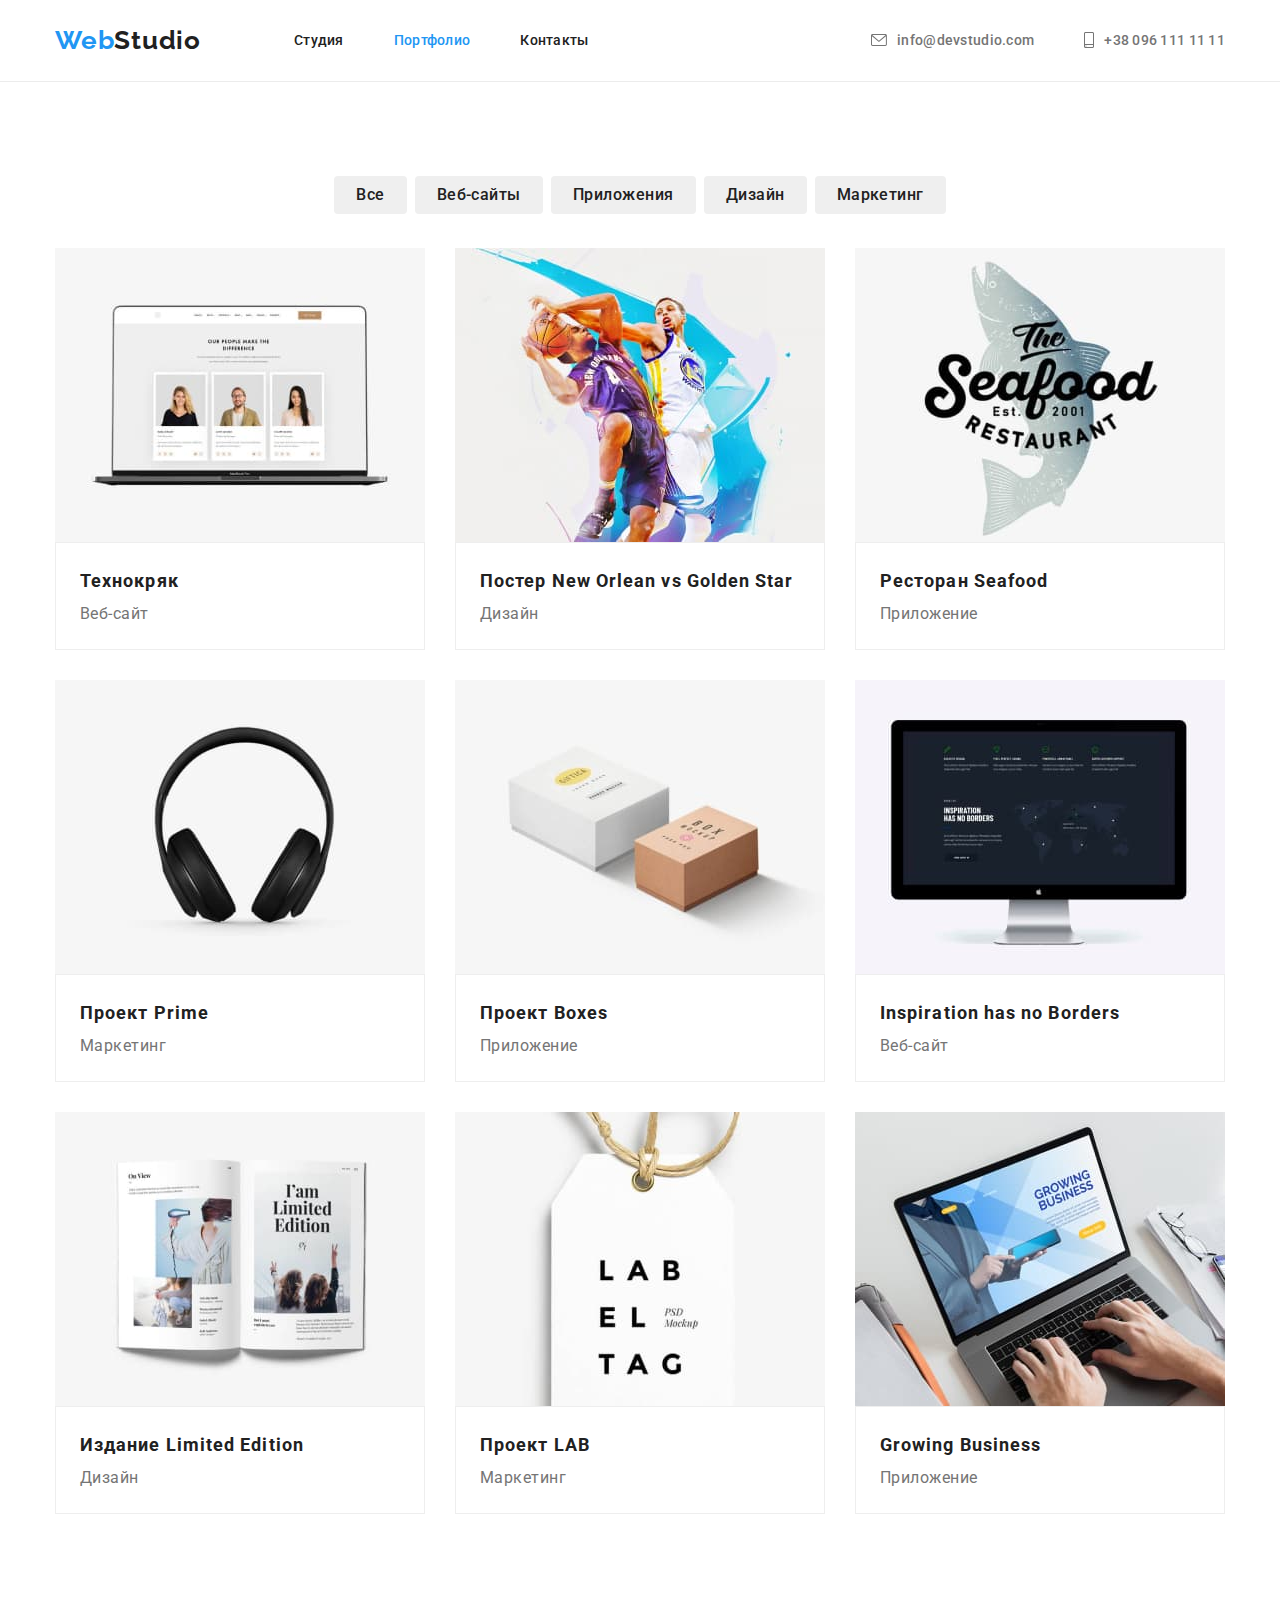
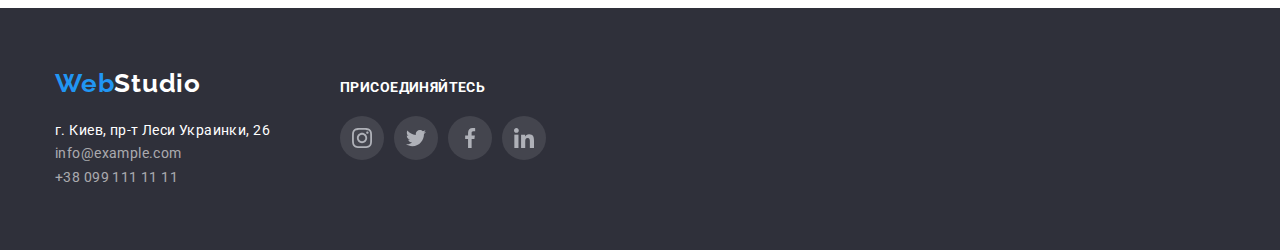
==== portfolio.html @ bb65b0c8 "Добавляет исходные файлы" ====
<!DOCTYPE html>
<html lang="ru">
  <head>
    <meta charset="UTF-8" />
    <meta http-equiv="X-UA-Compatible" content="IE=edge" />
    <meta name="viewport" content="width=device-width, initial-scale=1.0" />
    <title>Document</title>
    <link rel="preconnect" href="https://fonts.googleapis.com" />
    <link rel="preconnect" href="https://fonts.gstatic.com" crossorigin />
    <link
      href="https://fonts.googleapis.com/css2?family=Raleway:wght@700&family=Roboto:wght@400;500;700;900&display=swap"
      rel="stylesheet"
    />
    <link
      rel="stylesheet"
      href="https://cdnjs.cloudflare.com/ajax/libs/modern-normalize/1.1.0/modern-normalize.css"
      integrity="sha512-Y0MM+V6ymRKN2zStTqzQ227DWhhp4Mzdo6gnlRnuaNCbc+YN/ZH0sBCLTM4M0oSy9c9VKiCvd4Jk44aCLrNS5Q=="
      crossorigin="anonymous"
      referrerpolicy="no-referrer"
    />
    <link rel="stylesheet" href="./css/styles.css" />
  </head>
  <body>
    <!-- Header -->
    <header class="header">
      <div class="container container-header">
        <a href="./" class="header-logo"><span>Web</span>Studio</a>
        <nav>
          <ul class="header-nav">
            <li class="nav-links"><a class="nav-link" href="./index.html">Студия</a></li>
            <li class="nav-links">
              <a class="nav-link current" href="./portfolio.html">Портфолио</a>
            </li>
            <li class="nav-links"><a class="nav-link" href="">Контакты</a></li>
          </ul>
        </nav>
        <ul class="header-contacts">
          <li class="header-mail">
            <a class="contacts-link" href="mailto:info@devstudio.com">
              <svg class="contacts-link-mail" width="16" height="12">
                <use href="./images/icons.svg#icon-envelope"></use>
              </svg>
              info@devstudio.com</a
            >
          </li>
          <li>
            <a class="contacts-link" href="tel:+380961111111">
              <svg class="contacts-link-phone" width="10" height="16">
                <use href="./images/icons.svg#icon-smartphone"></use>
              </svg>
              +38 096 111 11 11</a
            >
          </li>
        </ul>
      </div>
    </header>
    <!-- Main -->
    <main>
      <section class="section">
        <div class="container work-examples">
          <h1 class="visually-hidden">Примеры работ</h1>
          <ul class="filter">
            <li class="filter-item"><button class="filter-button" type="button">Все</button></li>
            <li class="filter-item">
              <button class="filter-button" type="button">Веб-сайты</button>
            </li>
            <li class="filter-item">
              <button class="filter-button" type="button">Приложения</button>
            </li>
            <li class="filter-item"><button class="filter-button" type="button">Дизайн</button></li>
            <li class="filter-item">
              <button class="filter-button" type="button">Маркетинг</button>
            </li>
          </ul>
          <ul class="example-list">
            <li class="example-pictures">
              <a class="example-links" href="">
                <img
                  class="portfolio-image"
                  src="./images/technokryak.jpg"
                  alt="Макбук с фотографиями команды"
                  width="370"
                  height="294"
                />
                <div class="example-picture-signature">
                  <h2 class="example-items">Технокряк</h2>
                  <p class="example-paragraph">Веб-сайт</p>
                </div>
              </a>
            </li>

            <li class="example-pictures">
              <a class="example-links" href="">
                <img
                  class="portfolio-image"
                  src="./images/poster.jpg"
                  alt="Постер с двумя баскетболистами"
                  width="370"
                  height="294"
                />
                <div class="example-picture-signature">
                  <h2 class="example-items">Постер New Orlean vs Golden Star</h2>
                  <p class="example-paragraph">Дизайн</p>
                </div>
              </a>
            </li>

            <li class="example-pictures">
              <a class="example-links" href="">
                <img
                  class="portfolio-image"
                  src="./images/seafood.jpg"
                  alt="Логотип ресторана"
                  width="370"
                  height="294"
                />
                <div class="example-picture-signature">
                  <h2 class="example-items">Ресторан Seafood</h2>
                  <p class="example-paragraph">Приложение</p>
                </div>
              </a>
            </li>

            <li class="example-pictures">
              <a class="example-links" href="">
                <img
                  class="portfolio-image"
                  src="./images/prime.jpg"
                  alt="Наушники"
                  width="370"
                  height="294"
                />
                <div class="example-picture-signature">
                  <h2 class="example-items">Проект Prime</h2>
                  <p class="example-paragraph">Маркетинг</p>
                </div>
              </a>
            </li>

            <li class="example-pictures">
              <a class="example-links" href="">
                <img
                  class="portfolio-image"
                  src="./images/boxes.jpg"
                  alt="Две коробки"
                  width="370"
                  height="294"
                />
                <div class="example-picture-signature">
                  <h2 class="example-items">Проект Boxes</h2>
                  <p class="example-paragraph">Приложение</p>
                </div>
              </a>
            </li>

            <li class="example-pictures">
              <a class="example-links" href="">
                <img
                  class="portfolio-image"
                  src="./images/inspiration.jpg"
                  alt="Веб-страница на мониторе"
                  width="370"
                  height="294"
                />
                <div class="example-picture-signature">
                  <h2 class="example-items" lang="en">Inspiration has no Borders</h2>
                  <p class="example-paragraph">Веб-сайт</p>
                </div>
              </a>
            </li>

            <li class="example-pictures">
              <a class="example-links" href="">
                <img
                  class="portfolio-image"
                  src="./images/limitededition.jpg"
                  alt="Открытая книга"
                  width="370"
                  height="294"
                />
                <div class="example-picture-signature">
                  <h2 class="example-items" lang="en">Издание Limited Edition</h2>
                  <p class="example-paragraph">Дизайн</p>
                </div>
              </a>
            </li>

            <li class="example-pictures">
              <a class="example-links" href="">
                <img
                  class="portfolio-image"
                  src="./images/lab.jpg"
                  alt="Бирка на шнурке"
                  width="370"
                  height="294"
                />
                <div class="example-picture-signature">
                  <h2 class="example-items">Проект LAB</h2>
                  <p class="example-paragraph">Маркетинг</p>
                </div>
              </a>
            </li>

            <li class="example-pictures">
              <a class="example-links" href="">
                <img
                  class="portfolio-image"
                  src="./images/growingbusiness.jpg"
                  alt="Человек печатает на ноутбуке"
                  width="370"
                  height="294"
                />
                <div class="example-picture-signature">
                  <h2 class="example-items">Growing Business</h2>
                  <p class="example-paragraph">Приложение</p>
                </div>
              </a>
            </li>
          </ul>
        </div>
      </section>
    </main>
    <!-- Footer -->
    <footer class="footer">
      <div class="footer-wrapper container">
        <div class="footer-container">
          <a href="/" class="footer-logo"><span>Web</span>Studio</a>
          <address class="footer-address-section">
            <ul class="footer-contacts">
              <li>
                <a
                  href="https://goo.gl/maps/oCxzyHue8FhfwhSUA"
                  target="_blank"
                  rel="noopener noreferrer"
                  class="footer-address"
                  >г. Киев, пр-т Леси Украинки, 26</a
                >
              </li>
              <li><a class="mail-phone" href="mailto:info@devstudio.com">info@example.com</a></li>
              <li><a class="mail-phone" href="tel:+380961111111">+38 099 111 11 11</a></li>
            </ul>
          </address>
        </div>
        <div class="footer-social-links">
          <h2 class="join-us">Присоединяйтесь</h2>
          <ul class="sociallink-list-footer">
            <li class="sociallink-element-footer">
              <a class="sociallink-link-footer" href="">
                <svg class="sociallink-icon-footer" width="20" height="20">
                  <use href="./images/icons.svg#icon-instagram-2"></use>
                </svg>
              </a>
            </li>
            <li class="sociallink-element-footer">
              <a class="sociallink-link-footer" href="">
                <svg class="sociallink-icon-footer" width="20" height="20">
                  <use href="./images/icons.svg#icon-twitter"></use>
                </svg>
              </a>
            </li>
            <li class="sociallink-element-footer">
              <a class="sociallink-link-footer" href="">
                <svg class="sociallink-icon-footer" width="20" height="20">
                  <use href="./images/icons.svg#icon-facebook"></use>
                </svg>
              </a>
            </li>
            <li class="sociallink-element-footer">
              <a class="sociallink-link-footer" href="">
                <svg class="sociallink-icon-footer" width="20" height="20">
                  <use href="./images/icons.svg#icon-linkedin"></use>
                </svg>
              </a>
            </li>
          </ul>
        </div>
      </div>
    </footer>
  </body>
</html>
---- css/styles.css ----
/* Цвет лого - синий #2196F3, черный #212121
Основной цвет текста - серый #757575
вторичный цвет текста - черный #212121
третий цвет текста - белый #FFFFFF
цвет ссылок в футере - белый #99FFFFFF (60%)

Цвет фона:
Основной цвет фона - белый #E5E5E5
Header - белый #FFFFFF
Наша команда - сероватый #F5F4FA
Футер - серый #2F303A
Герой - серый #2F303A
*/
:root {
  --primary-text-color: #757575;
  --secondary-text-color: #212121;
  --third-text-color: #ffffff;
  --footer-links-color: #ffffff99;
  --accent-color: #2196f3;

  --primary-background-color: #ffffff;
  --header-background-color: #ffffff;
  --ourteam-background-color: #f5f4fa;
  --footer-background-color: #2f303a;
  --hero-background-color: #2f303a;
  --white-background-color: #ffffff;
}
body {
  font-family: Roboto, sans-serif;
  color: var(--primary-text-color);
  background-color: var(--primary-background-color);
}

h1,
h2,
h3,
p {
  margin-top: 0;
  margin-bottom: 0;
}
ul,
ol {
  margin-top: 0;
  margin-bottom: 0;
  padding-left: 0;
}

.visually-hidden {
  position: absolute !important;
  clip: rect(1px 1px 1px 1px);
  clip: rect(1px, 1px, 1px, 1px);
  padding: 0 !important;
  border: 0 !important;
  height: 1px !important;
  width: 1px !important;
  overflow: hidden;
}

.section {
  padding-top: 94px;
  padding-bottom: 94px;
}

.container {
  width: 1200px;
  padding-left: 15px;
  padding-right: 15px;
  margin-left: auto;
  margin-right: auto;
}

/* ==========HEADER========== */

.header {
  background-color: var(--header-background-color);
  border-bottom: 1px solid #ececec;
  padding-top: 25px;
  padding-bottom: 25px;
}

.header-logo {
  text-decoration: none;
  color: var(--secondary-text-color);
  font-family: Raleway, sans-serif;
  font-weight: bold;
  font-size: 26px;
  line-height: 1.19;
  letter-spacing: 0.03em;
}

span {
  color: var(--accent-color);
}

.nav-link {
  text-decoration: none;
  color: var(--secondary-text-color);
  font-weight: 500;
  font-size: 14px;
  line-height: 1.14;
  letter-spacing: 0.02em;
}

.nav-link:hover,
.nav-link:focus {
  color: #2196f3;
}

.current {
  color: #2196f3;
}

.header-contacts {
  list-style: none;
}

.contacts-link {
  text-decoration: none;
  color: var(--primary-text-color);
  font-weight: 500;
  font-size: 14px;
  line-height: 1.4;
  letter-spacing: 0.02em;
}
.contacts-link:hover,
.contacts-link:focus {
  color: var(--accent-color);
}

.contacts-link:hover .contacts-link-mail,
.contacts-link:focus .contacts-link-mail {
  fill: var(--accent-color);
}

.contacts-link:hover .contacts-link-phone,
.contacts-link:focus .contacts-link-phone {
  fill: var(--accent-color);
}

.contacts-link {
  display: flex;
  align-items: center;
}

.contacts-link-mail {
  fill: var(--primary-text-color);
  margin-right: 10px;
}

.contacts-link-phone {
  margin-right: 10px;
  fill: var(--primary-text-color);
}

.container-header {
  display: flex;
  align-items: center;
}

.header-nav {
  display: flex;
  list-style: none;
}

.header-contacts {
  display: flex;
}

.header-logo {
  margin-right: 93px;
}

.nav-links:not(:last-child) {
  margin-right: 50px;
}

.header-mail:not(:last-child) {
  margin-right: 50px;
}

.header-contacts {
  margin-left: auto;
}

/* ==========HEADER END==========  */

/* ==========HERO========== */

.hero {
  background-color: rgba(47, 48, 58, 0.4);
  box-shadow: 0px 4px 4px rgba(0, 0, 0, 0.25);
  padding-top: 200px;
  padding-bottom: 200px;
  background-image: linear-gradient(#2f303a66, #2f303a66), url(../images/heroimg.jpg);
  background-size: cover;
  background-repeat: no-repeat;
}

h1 {
  font-weight: 900;
  font-size: 44px;
  line-height: 1.36;

  text-align: center;
  letter-spacing: 0.06em;
  text-transform: uppercase;

  color: var(--third-text-color);
}

.hero-button {
  background-color: var(--accent-color);
  font-weight: bold;
  font-size: 16px;
  line-height: 1.87;

  text-align: center;
  letter-spacing: 0.06em;

  color: var(--third-text-color);

  margin-top: 30px;

  padding: 10px 32px;

  box-shadow: 0px 4px 4px rgba(0, 0, 0, 0.15);

  border-radius: 4px;

  cursor: pointer;
}

.hero-name {
  display: flex;
  flex-direction: column;
  align-items: center;

  max-width: 700px;
  margin-left: auto;
  margin-right: auto;
}

/* ==========HERO END========== */

/* ==========PECULIARITIES========== */

.peculiarities-list {
  list-style: none;
  display: flex;
  margin-left: -30px;
  margin-top: -30px;
}

.peculiarities-logo1 {
  margin-bottom: 30px;
}

.peculiarities-logo2 {
  margin-bottom: 30px;
}

.peculiarities-logo3 {
  margin-bottom: 30px;
}

.peculiarities-logo4 {
  margin-bottom: 30px;
}

.peculiarities-link {
  width: calc((100% - 120px) / 4);
  margin-left: 30px;
  margin-top: 30px;
}

.peculiarities-heading {
  margin-bottom: 10px;
}

/* .peculiarities-link:not(:last-child) {
  margin-right: 30px;
} */

.peculiarities-heading {
  font-weight: bold;
  font-size: 14px;
  line-height: 1.14;
  letter-spacing: 0.03em;
  text-transform: uppercase;

  color: var(--secondary-text-color);
}

.peculiarities-par {
  font-weight: normal;
  font-size: 14px;
  line-height: 1.71;

  letter-spacing: 0.03em;

  color: var(--primary-text-color);
}

/* ==========PECULIARITIES END========== */

/* ==========RUBRICS========== */

.rubrics {
  font-weight: bold;
  font-size: 36px;
  line-height: 1.17;
  text-align: center;
  letter-spacing: 0.03em;

  margin-bottom: 50px;

  color: var(--secondary-text-color);
}

.rubrics-examples {
  list-style: none;
  display: flex;
  /* justify-content: space-between; */
  margin-top: -30px;
  margin-left: -30px;
}

.rubrics-image {
  margin-top: 30px;
  margin-left: 30px;
  max-width: calc((100% - 90px) / 3);
}

.our-work {
  padding-top: 0px;
  background-color: var(--primary-background-color);
}

.rubrics-team {
  list-style: none;
  display: flex;
  margin-top: -30px;
  margin-left: -30px;
}

.team-item {
  margin-top: 30px;
  margin-left: 30px;
  width: calc((100% - 120px) / 4);
}

/* .team-item:not(:last-child) {
  margin-right: 30px;
} */

.team {
  background-color: var(--ourteam-background-color);
}

.staff-signature {
  background-color: var(--white-background-color);
  padding-top: 30px;
  padding-bottom: 30px;
  box-shadow: 0px 1px 3px rgba(0, 0, 0, 0.12), 0px 1px 1px rgba(0, 0, 0, 0.14),
    0px 2px 1px rgba(0, 0, 0, 0.2);
  border-radius: 0px 0px 4px 4px;
}

.staff-names {
  font-weight: 500;
  font-size: 16px;
  line-height: 1.19;

  text-align: center;
  letter-spacing: 0.03em;

  margin-bottom: 10px;

  color: var(--secondary-text-color);
}

.staff-professions {
  font-weight: normal;
  font-size: 16px;
  line-height: 1.19;

  text-align: center;
  letter-spacing: 0.03em;

  color: var(--primary-text-color);

  margin-bottom: 16px;
}

.images {
  display: block;
}

.sociallink-list {
  display: flex;
  list-style: none;
  justify-content: space-between;
  align-items: center;
  width: 206px;
  margin-left: 32px;
  margin-right: 32px;
}

.sociallink-link {
  width: 44px;
  height: 44px;
  display: block;
  border-radius: 50%;
  padding: 12px;
}

.sociallink-link:hover,
.sociallink-link:focus {
  background-color: var(--accent-color);
  fill: var(--third-text-color);
}

.sociallink-link:hover .sociallink-link,
.sociallink-link:focus .sociallink-link {
  background-color: var(--accent-color);
  fill: var(--third-text-color);
}

.sociallink-link:not(:last-child) {
  margin-right: 10px;
}

.sociallink-element {
  display: block;
}

.sociallink-link:hover .sociallink-icon,
.sociallink-link:focus .sociallink-icon {
  fill: var(--third-text-color);
  background-color: var(--accent-color);
}

.sociallink-icon {
  fill: #afb1b8;
}

/* ==========RUBRICS END========== */

/* ==========WORK-EXAMPLES========== */

.work-examples {
  display: flex;
  flex-direction: column;
}

/* ==========CLIENTS========== */

.regular-clients {
  font-weight: bold;
  font-size: 36px;
  line-height: 42px;
  text-align: center;
  letter-spacing: 0.03em;

  color: var(--secondary-text-color);

  margin-bottom: 50px;
}

.clients {
  /* border: 1px solid #afb1b8; */

  width: 170px;
  height: 92px;
}

.clients-link {
  display: block;
  width: 170px;
  height: 92px;
}

.clients-list {
  list-style: none;
  display: flex;
}

.clients-logo {
  fill: #afb1b8;
  padding: 16px 32px;
  border: 1px solid #afb1b8;
  border-radius: 4px;
}

.clients:not(:last-child) {
  margin-right: 30px;
}

/* .clients-link:hover .clients-logo,
.clients-link:focus .clients-logo {
  fill: var(--accent-color);
} */

.clients-link:hover .clients-logo,
.clients-link:focus .clients-logo {
  fill: var(--accent-color);
  border: 1px solid var(--accent-color);
  border-radius: 4px;
}

/* ==========CLIENTS========== */

/* ==========PORTFOLIO========== */

.filter {
  list-style: none;
  display: flex;
  margin-bottom: 34px;
  justify-content: center;
}

.filter-button {
  font-family: Roboto;
  font-weight: 500;
  font-size: 16px;
  line-height: 1.62;

  letter-spacing: 0.03em;

  color: var(--secondary-text-color);

  cursor: pointer;

  border: transparent;

  padding: 6px 22px;

  border-radius: 4px;
}

.filter-item:not(:last-child) {
  margin-right: 8px;
}

.filter-button:hover,
.filter-button:focus {
  box-shadow: 0px 3px 1px rgba(0, 0, 0, 0.1), 0px 1px 2px rgba(0, 0, 0, 0.08),
    0px 2px 2px rgba(0, 0, 0, 0.12);
  color: var(--third-text-color);
  background-color: var(--accent-color);
}

.example-items {
  font-weight: bold;
  font-size: 18px;
  line-height: 2;

  letter-spacing: 0.06em;

  color: var(--secondary-text-color);
}

.example-list {
  list-style: none;
  display: flex;
  flex-wrap: wrap;
  margin-left: -30px;
  margin-top: -30px;
}

.portfolio-image {
  display: block;
}

.example-pictures {
  margin-left: 30px;
  margin-top: 30px;
  width: calc((100% - 90px) / 3);
}

.example-picture-signature {
  background-color: var(--white-background-color);
  padding-top: 20px;
  padding-bottom: 20px;
  padding-left: 24px;
  padding-right: 24px;
  border: 1px solid #eeeeee;
}

.example-links {
  text-decoration: none;
  display: block;
}

.example-links:hover {
  box-shadow: 0px 1px 1px rgba(0, 0, 0, 0.12), 0px 4px 4px rgba(0, 0, 0, 0.06),
    1px 4px 6px rgba(0, 0, 0, 0.16);
}

.example-paragraph {
  font-weight: normal;
  font-size: 16px;
  line-height: 1.87;

  letter-spacing: 0.03em;

  color: var(--primary-text-color);
}

.mail-phone {
  font-style: normal;
}

.mail-phone:hover,
.mail-phone:focus {
  color: var(--accent-color);
}

img {
  display: block;
}

/* ==========PORTFOLIO END========== */

/* ==========FOOTER========== */

.footer {
  background-color: var(--footer-background-color);
  padding-top: 60px;
  padding-bottom: 60px;
}

.footer-container {
  display: flex;
  flex-direction: column;
}

.footer-logo {
  text-decoration: none;
  color: var(--third-text-color);
  font-family: Raleway, sans-serif;
  font-weight: bold;
  font-size: 26px;
  line-height: 1.19;
  letter-spacing: 0.03em;

  margin-bottom: 20px;
}

.footer-address {
  text-decoration: none;
  font-style: normal;
  font-weight: normal;
  font-size: 14px;
  line-height: 1.71;

  letter-spacing: 0.03em;

  color: var(--third-text-color);
}

.footer-contacts {
  list-style: none;
}

.mail-phone {
  text-decoration: none;
  font-weight: normal;
  font-size: 14px;
  line-height: 1.71;

  letter-spacing: 0.03em;

  color: var(--footer-links-color);
}

.sociallink-list-footer {
  display: flex;
  list-style: none;
  justify-content: space-between;
  align-items: center;
  width: 206px;
}

.sociallink-element-footer:not(:last-child) {
  margin-right: 10px;
}

.sociallink-element-footer {
  display: block;
}

.sociallink-link-footer {
  width: 44px;
  height: 44px;
  display: block;
  border-radius: 50%;
  padding: 12px;
  border-radius: 50%;
  background-color: #ffffff1a;
}

.sociallink-link-footer:hover .sociallink-icon-footer,
.sociallink-link-footer:focus .sociallink-icon-footer {
  fill: var(--third-text-color);
  background-color: var(--accent-color);
}

.sociallink-icon-footer {
  fill: #afb1b8;
}

.footer-wrapper {
  display: flex;
}

.join-us {
  font-weight: bold;
  font-size: 14px;
  line-height: 1.14;
  letter-spacing: 0.03em;
  text-transform: uppercase;

  color: #ffffff;

  margin-bottom: 20px;
}

.footer-social-links {
  width: 206px;
  margin-left: 70px;
  padding-top: 12px;
}

.sociallink-link-footer:hover,
.sociallink-link-footer:focus {
  background-color: var(--accent-color);
}

/* FOOTER END*/
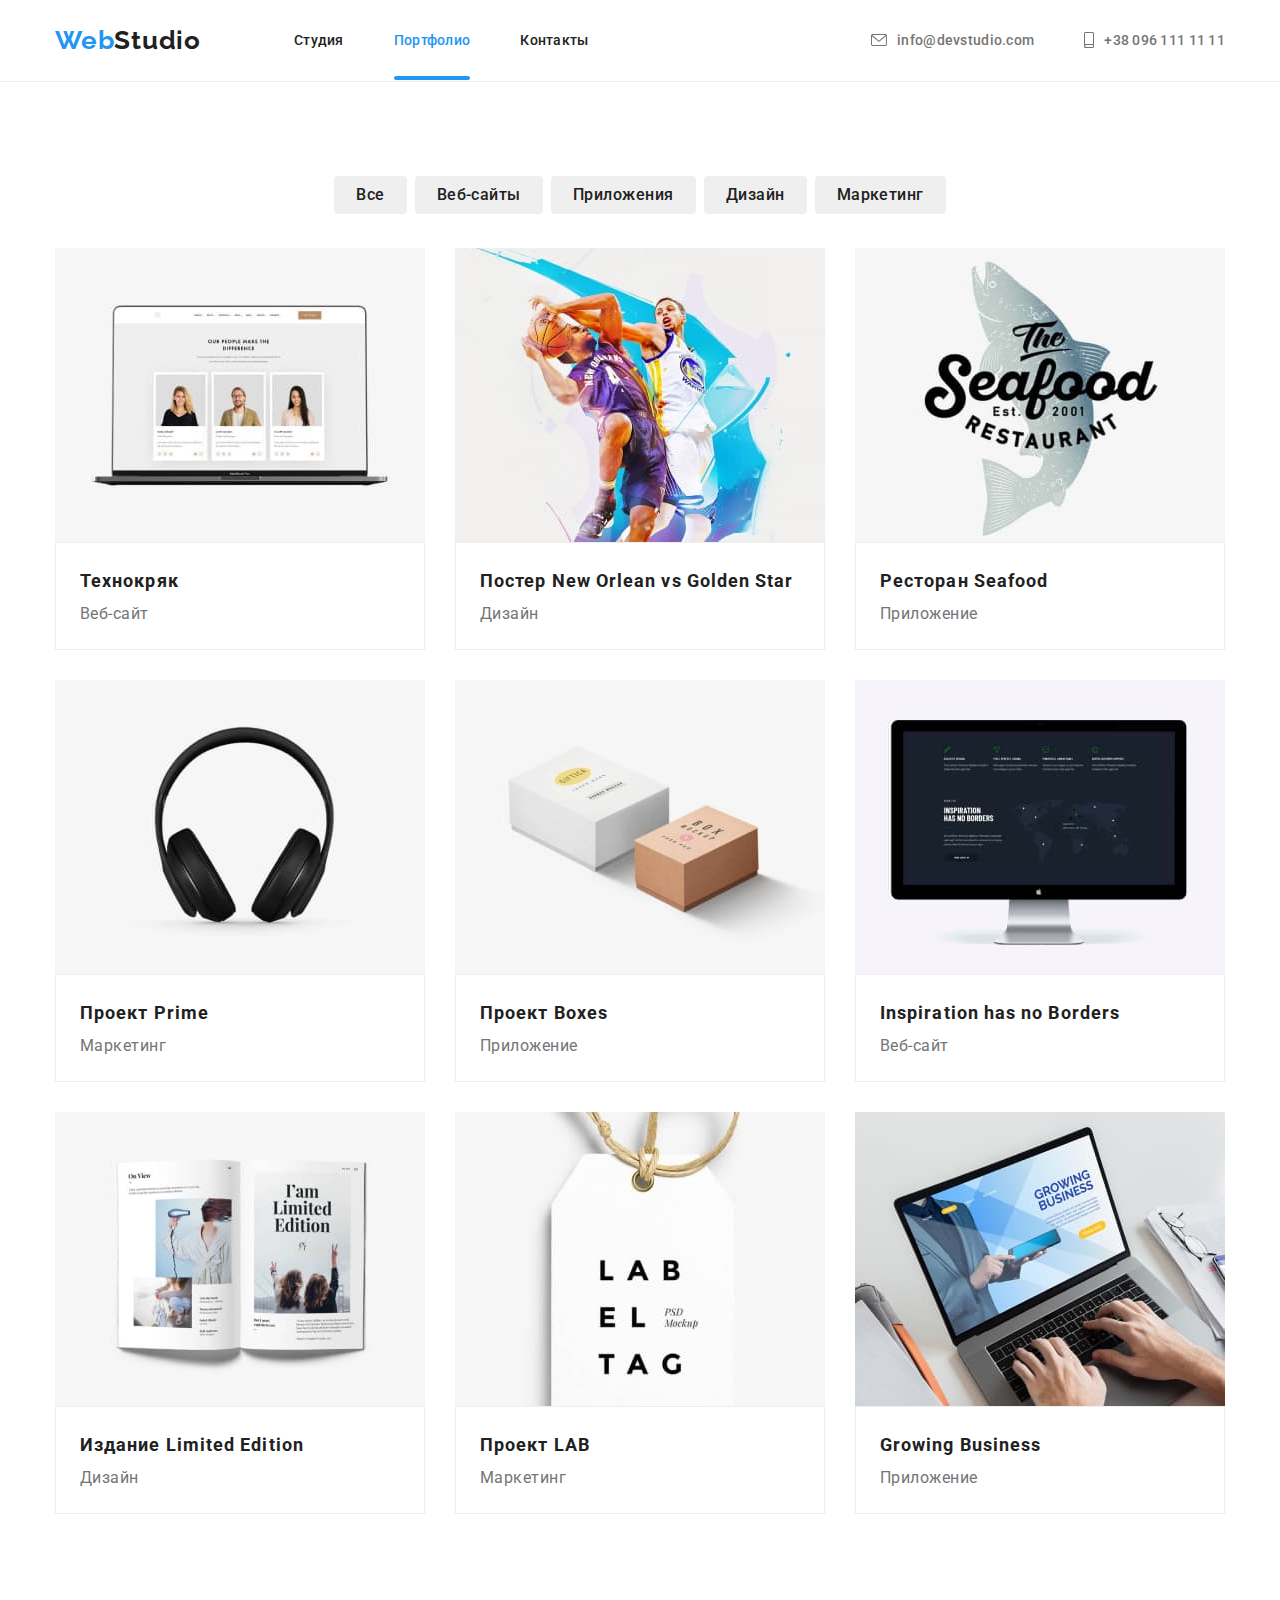
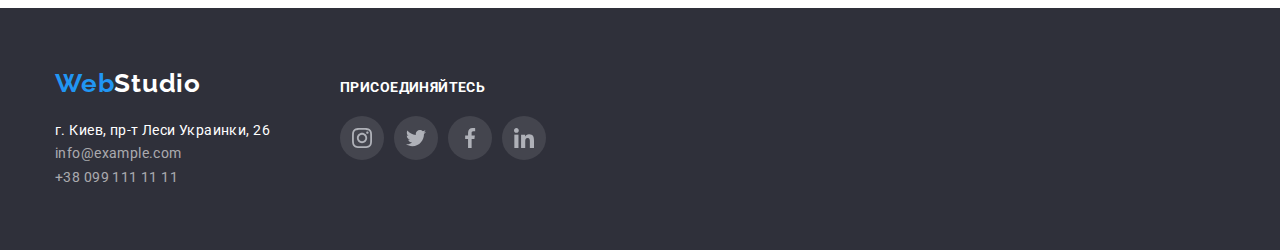
==== commit 8ca55c4c: "Выполнено оформление кроме модального окна" ====
--- a/portfolio.html
+++ b/portfolio.html
@@ -75,13 +75,22 @@
           <ul class="example-list">
             <li class="example-pictures">
               <a class="example-links" href="">
-                <img
-                  class="portfolio-image"
-                  src="./images/technokryak.jpg"
-                  alt="Макбук с фотографиями команды"
-                  width="370"
-                  height="294"
-                />
+                <div class="example-thumb">
+                  <img
+                    class="portfolio-image"
+                    src="./images/technokryak.jpg"
+                    alt="Макбук с фотографиями команды"
+                    width="370"
+                    height="294"
+                  />
+                  <div class="example-cover-text">
+                    <p>
+                      Технокряк это современная площадка распространения коронавируса. Компании
+                      используют эту платформу для цифрового шпионажа и атак на защищённые сервера
+                      конкурентов.
+                    </p>
+                  </div>
+                </div>
                 <div class="example-picture-signature">
                   <h2 class="example-items">Технокряк</h2>
                   <p class="example-paragraph">Веб-сайт</p>
@@ -91,13 +100,22 @@
 
             <li class="example-pictures">
               <a class="example-links" href="">
-                <img
-                  class="portfolio-image"
-                  src="./images/poster.jpg"
-                  alt="Постер с двумя баскетболистами"
-                  width="370"
-                  height="294"
-                />
+                <div class="example-thumb">
+                  <img
+                    class="portfolio-image"
+                    src="./images/poster.jpg"
+                    alt="Постер с двумя баскетболистами"
+                    width="370"
+                    height="294"
+                  />
+                  <div class="example-cover-text">
+                    <p>
+                      Технокряк это современная площадка распространения коронавируса. Компании
+                      используют эту платформу для цифрового шпионажа и атак на защищённые сервера
+                      конкурентов.
+                    </p>
+                  </div>
+                </div>
                 <div class="example-picture-signature">
                   <h2 class="example-items">Постер New Orlean vs Golden Star</h2>
                   <p class="example-paragraph">Дизайн</p>
@@ -107,13 +125,23 @@
 
             <li class="example-pictures">
               <a class="example-links" href="">
-                <img
-                  class="portfolio-image"
-                  src="./images/seafood.jpg"
-                  alt="Логотип ресторана"
-                  width="370"
-                  height="294"
-                />
+                <div class="example-thumb">
+                  <img
+                    class="portfolio-image"
+                    src="./images/seafood.jpg"
+                    alt="Логотип ресторана"
+                    width="370"
+                    height="294"
+                  />
+                  <div class="example-cover-text">
+                    <p>
+                      Технокряк это современная площадка распространения коронавируса. Компании
+                      используют эту платформу для цифрового шпионажа и атак на защищённые сервера
+                      конкурентов.
+                    </p>
+                  </div>
+                </div>
+
                 <div class="example-picture-signature">
                   <h2 class="example-items">Ресторан Seafood</h2>
                   <p class="example-paragraph">Приложение</p>
@@ -123,13 +151,23 @@
 
             <li class="example-pictures">
               <a class="example-links" href="">
-                <img
-                  class="portfolio-image"
-                  src="./images/prime.jpg"
-                  alt="Наушники"
-                  width="370"
-                  height="294"
-                />
+                <div class="example-thumb">
+                  <img
+                    class="portfolio-image"
+                    src="./images/prime.jpg"
+                    alt="Наушники"
+                    width="370"
+                    height="294"
+                  />
+                  <div class="example-cover-text">
+                    <p>
+                      Технокряк это современная площадка распространения коронавируса. Компании
+                      используют эту платформу для цифрового шпионажа и атак на защищённые сервера
+                      конкурентов.
+                    </p>
+                  </div>
+                </div>
+
                 <div class="example-picture-signature">
                   <h2 class="example-items">Проект Prime</h2>
                   <p class="example-paragraph">Маркетинг</p>
@@ -139,13 +177,23 @@
 
             <li class="example-pictures">
               <a class="example-links" href="">
-                <img
-                  class="portfolio-image"
-                  src="./images/boxes.jpg"
-                  alt="Две коробки"
-                  width="370"
-                  height="294"
-                />
+                <div class="example-thumb">
+                  <img
+                    class="portfolio-image"
+                    src="./images/boxes.jpg"
+                    alt="Две коробки"
+                    width="370"
+                    height="294"
+                  />
+                  <div class="example-cover-text">
+                    <p>
+                      Технокряк это современная площадка распространения коронавируса. Компании
+                      используют эту платформу для цифрового шпионажа и атак на защищённые сервера
+                      конкурентов.
+                    </p>
+                  </div>
+                </div>
+
                 <div class="example-picture-signature">
                   <h2 class="example-items">Проект Boxes</h2>
                   <p class="example-paragraph">Приложение</p>
@@ -155,13 +203,23 @@
 
             <li class="example-pictures">
               <a class="example-links" href="">
-                <img
-                  class="portfolio-image"
-                  src="./images/inspiration.jpg"
-                  alt="Веб-страница на мониторе"
-                  width="370"
-                  height="294"
-                />
+                <div class="example-thumb">
+                  <img
+                    class="portfolio-image"
+                    src="./images/inspiration.jpg"
+                    alt="Веб-страница на мониторе"
+                    width="370"
+                    height="294"
+                  />
+                  <div class="example-cover-text">
+                    <p>
+                      Технокряк это современная площадка распространения коронавируса. Компании
+                      используют эту платформу для цифрового шпионажа и атак на защищённые сервера
+                      конкурентов.
+                    </p>
+                  </div>
+                </div>
+
                 <div class="example-picture-signature">
                   <h2 class="example-items" lang="en">Inspiration has no Borders</h2>
                   <p class="example-paragraph">Веб-сайт</p>
@@ -171,13 +229,23 @@
 
             <li class="example-pictures">
               <a class="example-links" href="">
-                <img
-                  class="portfolio-image"
-                  src="./images/limitededition.jpg"
-                  alt="Открытая книга"
-                  width="370"
-                  height="294"
-                />
+                <div class="example-thumb">
+                  <img
+                    class="portfolio-image"
+                    src="./images/limitededition.jpg"
+                    alt="Открытая книга"
+                    width="370"
+                    height="294"
+                  />
+                  <div class="example-cover-text">
+                    <p>
+                      Технокряк это современная площадка распространения коронавируса. Компании
+                      используют эту платформу для цифрового шпионажа и атак на защищённые сервера
+                      конкурентов.
+                    </p>
+                  </div>
+                </div>
+
                 <div class="example-picture-signature">
                   <h2 class="example-items" lang="en">Издание Limited Edition</h2>
                   <p class="example-paragraph">Дизайн</p>
@@ -187,13 +255,23 @@
 
             <li class="example-pictures">
               <a class="example-links" href="">
-                <img
-                  class="portfolio-image"
-                  src="./images/lab.jpg"
-                  alt="Бирка на шнурке"
-                  width="370"
-                  height="294"
-                />
+                <div class="example-thumb">
+                  <img
+                    class="portfolio-image"
+                    src="./images/lab.jpg"
+                    alt="Бирка на шнурке"
+                    width="370"
+                    height="294"
+                  />
+                  <div class="example-cover-text">
+                    <p>
+                      Технокряк это современная площадка распространения коронавируса. Компании
+                      используют эту платформу для цифрового шпионажа и атак на защищённые сервера
+                      конкурентов.
+                    </p>
+                  </div>
+                </div>
+
                 <div class="example-picture-signature">
                   <h2 class="example-items">Проект LAB</h2>
                   <p class="example-paragraph">Маркетинг</p>
@@ -203,13 +281,23 @@
 
             <li class="example-pictures">
               <a class="example-links" href="">
-                <img
-                  class="portfolio-image"
-                  src="./images/growingbusiness.jpg"
-                  alt="Человек печатает на ноутбуке"
-                  width="370"
-                  height="294"
-                />
+                <div class="example-thumb">
+                  <img
+                    class="portfolio-image"
+                    src="./images/growingbusiness.jpg"
+                    alt="Человек печатает на ноутбуке"
+                    width="370"
+                    height="294"
+                  />
+                  <div class="example-cover-text">
+                    <p>
+                      Технокряк это современная площадка распространения коронавируса. Компании
+                      используют эту платформу для цифрового шпионажа и атак на защищённые сервера
+                      конкурентов.
+                    </p>
+                  </div>
+                </div>
+
                 <div class="example-picture-signature">
                   <h2 class="example-items">Growing Business</h2>
                   <p class="example-paragraph">Приложение</p>
@@ -276,5 +364,6 @@
         </div>
       </div>
     </footer>
+    <script src="../goit-markup-hw-05/modal.js"></script>
   </body>
 </html>
--- a/css/styles.css
+++ b/css/styles.css
@@ -93,17 +93,31 @@
 }
 
 .nav-link {
+  position: relative;
   text-decoration: none;
   color: var(--secondary-text-color);
   font-weight: 500;
   font-size: 14px;
   line-height: 1.14;
   letter-spacing: 0.02em;
+
+  transition: color 250ms cubic-bezier(0.4, 0, 0.2, 1);
 }
 
 .nav-link:hover,
 .nav-link:focus {
   color: #2196f3;
+}
+
+.nav-link.current::after {
+  content: '';
+  position: absolute;
+  display: block;
+  width: 100%;
+  height: 4px;
+  background: #2196f3;
+  border-radius: 2px;
+  bottom: -32px;
 }
 
 .current {
@@ -121,6 +135,8 @@
   font-size: 14px;
   line-height: 1.4;
   letter-spacing: 0.02em;
+
+  transition: color 250ms cubic-bezier(0.4, 0, 0.2, 1);
 }
 .contacts-link:hover,
 .contacts-link:focus {
@@ -329,6 +345,74 @@
   margin-top: 30px;
   margin-left: 30px;
   max-width: calc((100% - 90px) / 3);
+
+  position: relative;
+}
+
+.rubrics-image-cover-desctop {
+  font-family: Roboto;
+  font-weight: bold;
+  font-size: 14px;
+  line-height: 1.14;
+  text-align: center;
+  letter-spacing: 0.03em;
+  text-transform: uppercase;
+
+  color: var(--third-text-color);
+
+  position: absolute;
+  bottom: 0;
+  left: 0;
+  width: 370px;
+  height: 70px;
+
+  background: rgba(47, 48, 58, 0.8);
+
+  padding: 27px 82px;
+}
+
+.rubrics-image-cover-mobile {
+  font-family: Roboto;
+  font-weight: bold;
+  font-size: 14px;
+  line-height: 1.14;
+  text-align: center;
+  letter-spacing: 0.03em;
+  text-transform: uppercase;
+
+  color: var(--third-text-color);
+
+  position: absolute;
+  bottom: 0;
+  left: 0;
+  width: 370px;
+  height: 70px;
+
+  background: rgba(47, 48, 58, 0.8);
+
+  padding: 27px 85px;
+}
+
+.rubrics-image-cover-design {
+  font-family: Roboto;
+  font-weight: bold;
+  font-size: 14px;
+  line-height: 1.14;
+  text-align: center;
+  letter-spacing: 0.03em;
+  text-transform: uppercase;
+
+  color: var(--third-text-color);
+
+  position: absolute;
+  bottom: 0;
+  left: 0;
+  width: 370px;
+  height: 70px;
+
+  background: rgba(47, 48, 58, 0.8);
+
+  padding: 27px 90px;
 }
 
 .our-work {
@@ -412,6 +496,9 @@
   display: block;
   border-radius: 50%;
   padding: 12px;
+
+  transition: background-color 250ms cubic-bezier(0.4, 0, 0.2, 1),
+    fill 250ms cubic-bezier(0.4, 0, 0.2, 1);
 }
 
 .sociallink-link:hover,
@@ -490,6 +577,9 @@
   padding: 16px 32px;
   border: 1px solid #afb1b8;
   border-radius: 4px;
+
+  transition: fill 250ms cubic-bezier(0.4, 0, 0.2, 1), border 250ms cubic-bezier(0.4, 0, 0.2, 1),
+    border-radius 250ms cubic-bezier(0.4, 0, 0.2, 1);
 }
 
 .clients:not(:last-child) {
@@ -536,6 +626,9 @@
   padding: 6px 22px;
 
   border-radius: 4px;
+
+  transition: box-shadow 250ms cubic-bezier(0.4, 0, 0.2, 1),
+    color 250ms cubic-bezier(0.4, 0, 0.2, 1), background-color 250ms cubic-bezier(0.4, 0, 0.2, 1);
 }
 
 .filter-item:not(:last-child) {
@@ -566,6 +659,53 @@
   flex-wrap: wrap;
   margin-left: -30px;
   margin-top: -30px;
+}
+
+.example-thumb {
+  position: relative;
+  overflow: hidden;
+}
+
+.example-thumb::before {
+  content: '';
+  display: inline-block;
+  width: 100%;
+  height: 100%;
+  background-color: rgba(33, 150, 243, 0.9);
+  position: absolute;
+  opacity: 0;
+  transform: translateY(100%);
+
+  transition: transform 250ms cubic-bezier(0.4, 0, 0.2, 1);
+}
+
+.example-links:hover .example-thumb::before {
+  opacity: 1;
+  transform: translateY(0);
+}
+
+.example-cover-text {
+  position: absolute;
+  top: 0;
+  left: 0;
+
+  font-weight: normal;
+  font-size: 18px;
+  line-height: 1.56;
+
+  letter-spacing: 0.03em;
+
+  color: var(--third-text-color);
+
+  padding: 63px 24px;
+
+  opacity: 0;
+
+  transition: opacity 250ms cubic-bezier(0.4, 0, 0.2, 1);
+}
+
+.example-links:hover .example-cover-text {
+  opacity: 1;
 }
 
 .portfolio-image {
@@ -590,6 +730,8 @@
 .example-links {
   text-decoration: none;
   display: block;
+
+  transition: box-shadow 250ms cubic-bezier(0.4, 0, 0.2, 1);
 }
 
 .example-links:hover {
@@ -609,6 +751,8 @@
 
 .mail-phone {
   font-style: normal;
+
+  transition: color 250ms cubic-bezier(0.4, 0, 0.2, 1);
 }
 
 .mail-phone:hover,
@@ -698,6 +842,9 @@
   padding: 12px;
   border-radius: 50%;
   background-color: #ffffff1a;
+
+  transition: fill 250ms cubic-bezier(0.4, 0, 0.2, 1),
+    background-color 250ms cubic-bezier(0.4, 0, 0.2, 1);
 }
 
 .sociallink-link-footer:hover .sociallink-icon-footer,
